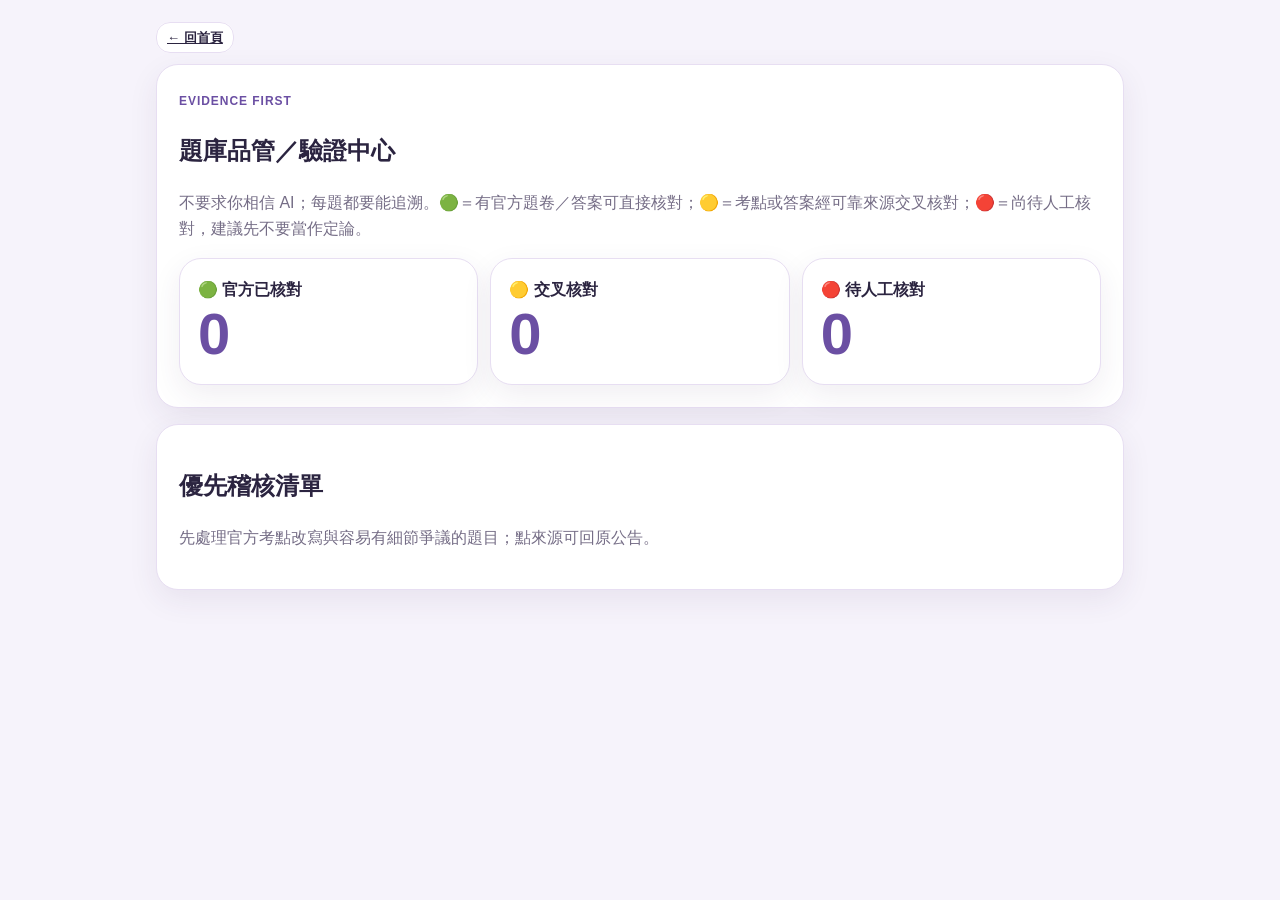
==== quality_center.html @ 8bf953bf "新增題庫品管中心頁面" ====
<!doctype html><html lang="zh-Hant"><head><meta charset="utf-8"><meta name="viewport" content="width=device-width,initial-scale=1"><title>題庫品管中心｜中等音樂教甄上岸</title><link rel="stylesheet" href="style.css"><style>.qc{max-width:1000px;margin:auto;padding:24px 16px 50px}.qc-grid{display:grid;grid-template-columns:repeat(3,1fr);gap:12px}.qc-stat{padding:18px}.qc-list{display:grid;gap:10px}.qc-row{padding:14px;border:1px solid var(--line);border-radius:12px}.qc-badge{display:inline-block;padding:4px 9px;border-radius:999px;font-size:12px;font-weight:800}.green{background:#dcfce7;color:#166534}.yellow{background:#fef3c7;color:#92400e}.red{background:#fee2e2;color:#991b1b}.qc-row a{word-break:break-all}@media(max-width:700px){.qc-grid{grid-template-columns:1fr}}</style></head><body><main class="qc"><a class="ghost small" href="index.html">← 回首頁</a><section class="card section-card" style="margin-top:14px"><span class="eyebrow">Evidence first</span><h1>題庫品管／驗證中心</h1><p class="muted">不要求你相信 AI；每題都要能追溯。🟢＝有官方題卷／答案可直接核對；🟡＝考點或答案經可靠來源交叉核對；🔴＝尚待人工核對，建議先不要當作定論。</p><div class="qc-grid"><div class="card qc-stat"><b>🟢 官方已核對</b><div id="qGreen" class="score-big">0</div></div><div class="card qc-stat"><b>🟡 交叉核對</b><div id="qYellow" class="score-big">0</div></div><div class="card qc-stat"><b>🔴 待人工核對</b><div id="qRed" class="score-big">0</div></div></div></section><section class="card section-card"><h2>優先稽核清單</h2><p class="muted">先處理官方考點改寫與容易有細節爭議的題目；點來源可回原公告。</p><div id="qcList" class="qc-list"></div></section></main><script src="questions.js"></script><script src="questions_recent.js"></script><script src="questions_official_111_115.js"></script><script src="quality_center.js"></script></body></html>
---- style.css ----
:root{
  --bg:#f6f3fb;
  --card:#ffffff;
  --text:#2b2440;
  --muted:#756d86;
  --primary:#6b4fa3;
  --primary-2:#8f72c1;
  --border:#e7def2;
  --good:#1d7a5b;
  --bad:#b54242;
  --shadow:0 10px 30px rgba(59,42,94,.08);
}
*{box-sizing:border-box}
html{scroll-behavior:smooth}
body{margin:0;font-family:-apple-system,BlinkMacSystemFont,"Segoe UI","Noto Sans TC",sans-serif;background:var(--bg);color:var(--text);line-height:1.6}
body.dark{--bg:#17131f;--card:#221c2e;--text:#f5f0ff;--muted:#b8adc8;--primary:#a98adf;--primary-2:#c0a7ea;--border:#3a304b;--shadow:none}
button,textarea{font:inherit}
button{cursor:pointer}
.topbar{position:sticky;top:0;z-index:10;display:flex;align-items:center;justify-content:space-between;padding:14px 20px;background:color-mix(in srgb,var(--bg) 92%,transparent);backdrop-filter:blur(10px);border-bottom:1px solid var(--border)}
.brand{display:flex;align-items:center;gap:12px}.brand-mark{width:42px;height:42px;border-radius:14px;display:grid;place-items:center;background:var(--card);box-shadow:var(--shadow);font-size:22px}.brand h1{font-size:18px;margin:0}.brand p{margin:0;color:var(--muted);font-size:13px}
.container{max-width:1050px;margin:0 auto;padding:22px 16px 70px}.view{display:none}.view.active{display:block}.card{background:var(--card);border:1px solid var(--border);border-radius:22px;box-shadow:var(--shadow)}
.hero{display:grid;grid-template-columns:1fr auto;gap:20px;align-items:center;padding:26px}.hero h2{font-size:clamp(24px,5vw,38px);line-height:1.25;margin:6px 0 10px}.eyebrow{font-size:12px;font-weight:800;letter-spacing:.08em;color:var(--primary);text-transform:uppercase}.muted{color:var(--muted)}.hero-note{margin-bottom:0;color:var(--muted)}.hero-kpi{width:130px;height:130px;border-radius:30px;background:linear-gradient(145deg,var(--primary),var(--primary-2));color:white;display:flex;flex-direction:column;align-items:center;justify-content:center}.hero-kpi span{font-size:44px;font-weight:900;line-height:1}.hero-kpi small{margin-top:8px}
.stats-grid{display:grid;grid-template-columns:repeat(6,1fr);gap:12px;margin:16px 0}.stat{padding:16px;min-height:125px}.stat .icon{font-size:24px}.stat .label{color:var(--muted);font-size:13px;margin-top:8px}.stat .value{font-size:25px;font-weight:850}.stat .value small{font-size:13px;color:var(--muted)}.stat .text-value{font-size:17px;line-height:1.3;margin-top:7px}
.section-card{padding:22px;margin-top:16px}.section-title{display:flex;align-items:center;justify-content:space-between;gap:16px}.section-title h3{margin:3px 0 0;font-size:21px}.mode-grid{display:grid;grid-template-columns:repeat(3,1fr);gap:12px;margin-top:16px}.mode-card{border:1px solid var(--border);background:var(--card);color:var(--text);border-radius:18px;padding:18px;text-align:left;min-height:120px;transition:.15s ease}.mode-card:hover{transform:translateY(-2px);border-color:var(--primary)}.mode-card.featured{background:linear-gradient(145deg,color-mix(in srgb,var(--primary) 12%,var(--card)),var(--card));border-color:color-mix(in srgb,var(--primary) 45%,var(--border))}.mode-icon{font-size:27px;display:block;margin-bottom:10px}.mode-card b{display:block;font-size:17px}.mode-card small{display:block;color:var(--muted);margin-top:4px;line-height:1.35}
.primary,.ghost{border-radius:14px;padding:11px 16px;border:1px solid transparent;font-weight:800}.primary{background:var(--primary);color:white}.primary:hover{filter:brightness(1.05)}.ghost{background:var(--card);color:var(--text);border-color:var(--border)}.ghost:hover{border-color:var(--primary)}.small{padding:7px 10px;font-size:13px}.danger{color:var(--bad)}.wide{width:100%}
.notice{padding:18px 20px;margin-top:16px}.notice p{margin:5px 0 0;color:var(--muted)}
.quiz-head{display:flex;align-items:center;gap:14px;margin-bottom:14px}.progress-wrap{flex:1}.progress-meta{display:flex;justify-content:space-between;font-size:13px;color:var(--muted);margin-bottom:6px}.progress{height:9px;border-radius:999px;background:var(--border);overflow:hidden}.progress>div{height:100%;width:0;background:var(--primary);transition:width .2s}
.question-card{padding:24px}.question-meta{display:flex;flex-wrap:wrap;gap:8px;margin-bottom:14px}.pill{font-size:12px;font-weight:800;border-radius:999px;padding:5px 10px;background:color-mix(in srgb,var(--primary) 14%,var(--card));color:var(--primary)}.pill.subtle{background:var(--bg);color:var(--muted)}.question-card h2{font-size:clamp(21px,4vw,30px);line-height:1.45;margin:10px 0 20px}.options{display:grid;gap:10px}.option-btn{width:100%;text-align:left;border:1px solid var(--border);background:var(--card);color:var(--text);border-radius:16px;padding:15px 16px}.option-btn:hover:not(:disabled){border-color:var(--primary)}.option-btn.correct{border-color:var(--good);background:color-mix(in srgb,var(--good) 10%,var(--card))}.option-btn.wrong{border-color:var(--bad);background:color-mix(in srgb,var(--bad) 9%,var(--card))}.option-btn:disabled{cursor:default}.feedback{margin:18px 0;padding:16px;border-radius:16px;background:var(--bg);border:1px solid var(--border)}.feedback-title{font-weight:900;margin-bottom:6px}.source-box{font-size:12px;color:var(--muted);margin-top:10px;border-top:1px dashed var(--border);padding-top:8px}.hidden{display:none!important}
.result-card{max-width:620px;margin:40px auto;padding:34px;text-align:center}.result-emoji{font-size:48px}.score-big{font-size:58px;font-weight:900;color:var(--primary);line-height:1.1}.score-big small{font-size:22px}.result-actions{display:flex;justify-content:center;gap:10px;margin-top:20px}
.essay-tools{margin:12px 0}.essay-tools label{font-weight:800;display:block;margin-bottom:8px}.essay-tools textarea{width:100%;resize:vertical;border:1px solid var(--border);border-radius:16px;background:var(--bg);color:var(--text);padding:14px;outline:none}.essay-tools textarea:focus{border-color:var(--primary)}
.weakness-list{display:grid;gap:10px;margin-top:14px}.weak-row{display:grid;grid-template-columns:minmax(120px,1fr) 2fr auto;align-items:center;gap:10px}.weak-bar{height:9px;border-radius:999px;background:var(--border);overflow:hidden}.weak-bar>span{display:block;height:100%;background:var(--primary)}.weak-label{font-size:13px}.weak-score{font-size:12px;color:var(--muted)}
footer{display:flex;justify-content:center;flex-wrap:wrap;gap:6px;padding:24px 16px;color:var(--muted);font-size:12px}
@media(max-width:900px){.stats-grid{grid-template-columns:repeat(3,1fr)}}
@media(max-width:680px){.topbar{padding:12px 14px}.brand p{display:none}.container{padding:14px 12px 60px}.hero{grid-template-columns:1fr;padding:20px}.hero-kpi{width:100%;height:auto;min-height:92px;border-radius:20px}.hero-kpi span{font-size:36px}.stats-grid{grid-template-columns:repeat(2,1fr)}.mode-grid{grid-template-columns:1fr}.section-card{padding:18px}.question-card{padding:18px}.weak-row{grid-template-columns:1fr auto}.weak-bar{grid-column:1/-1}}
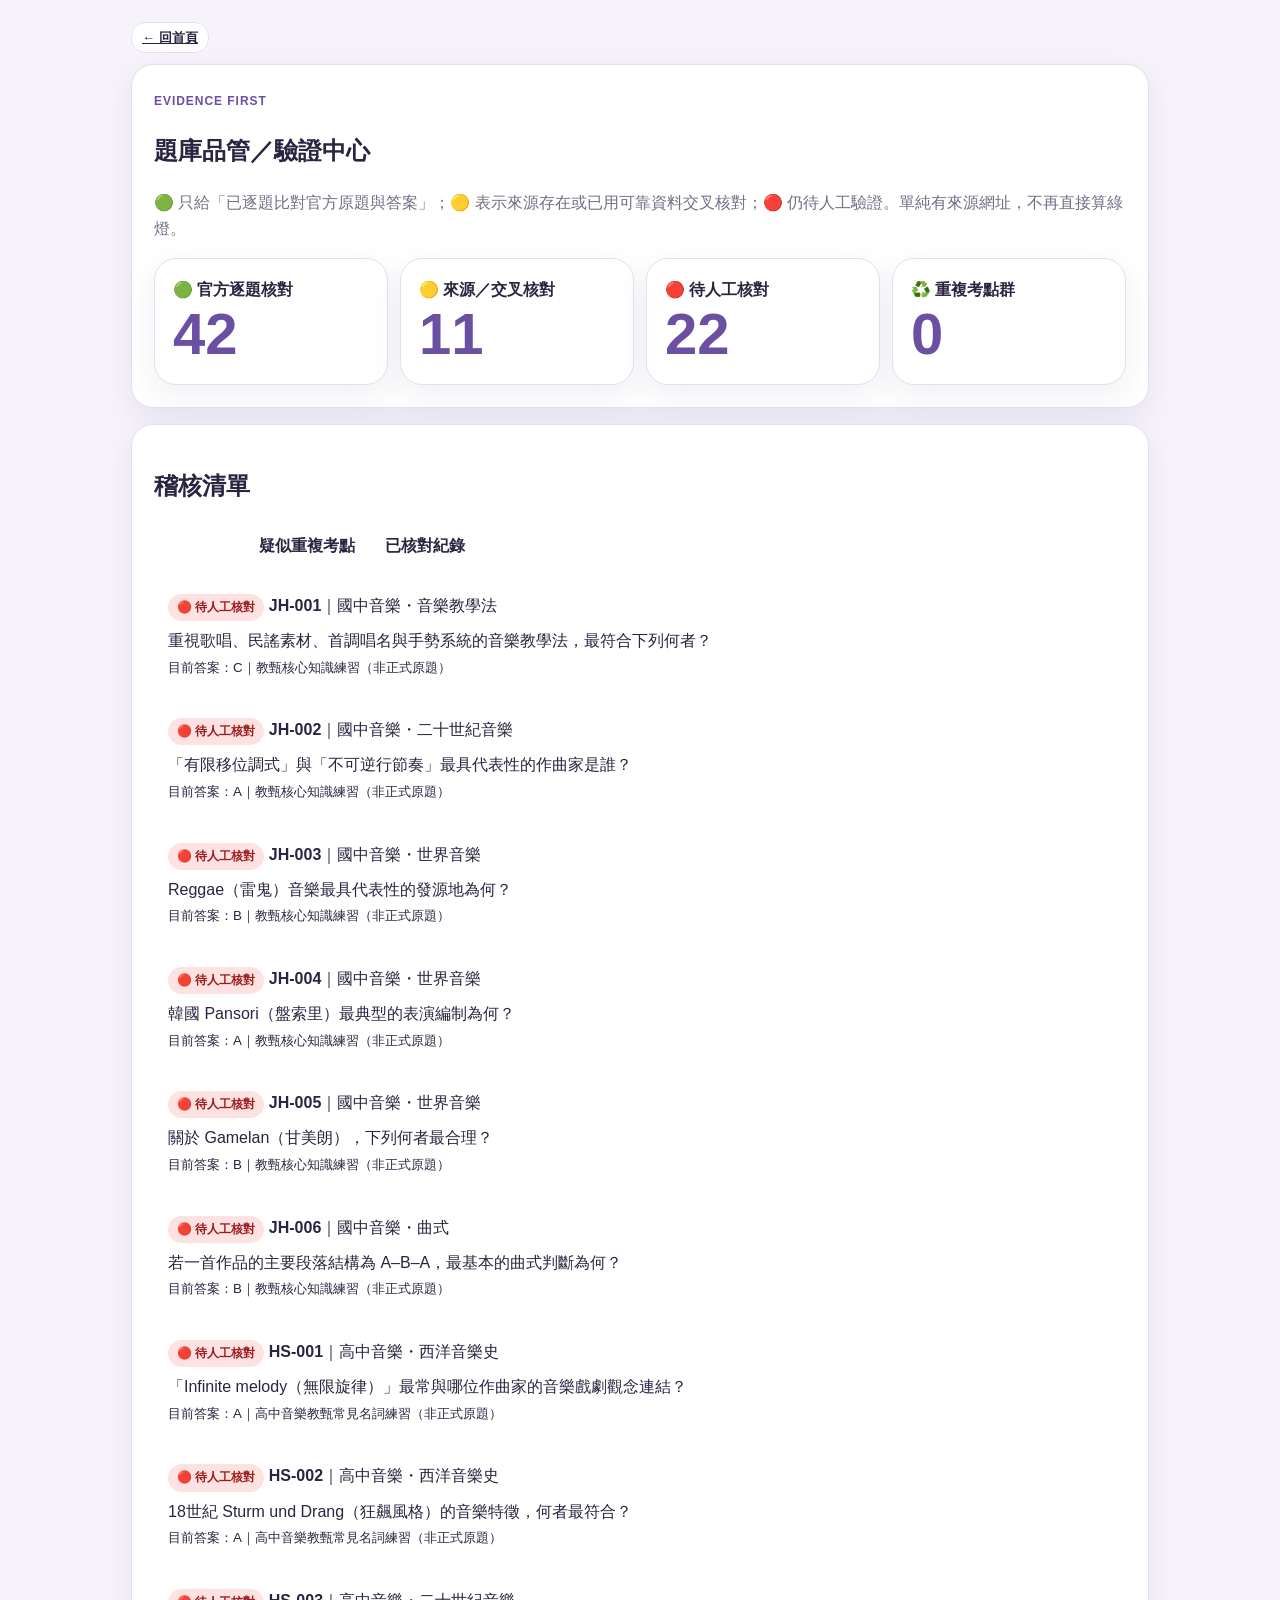
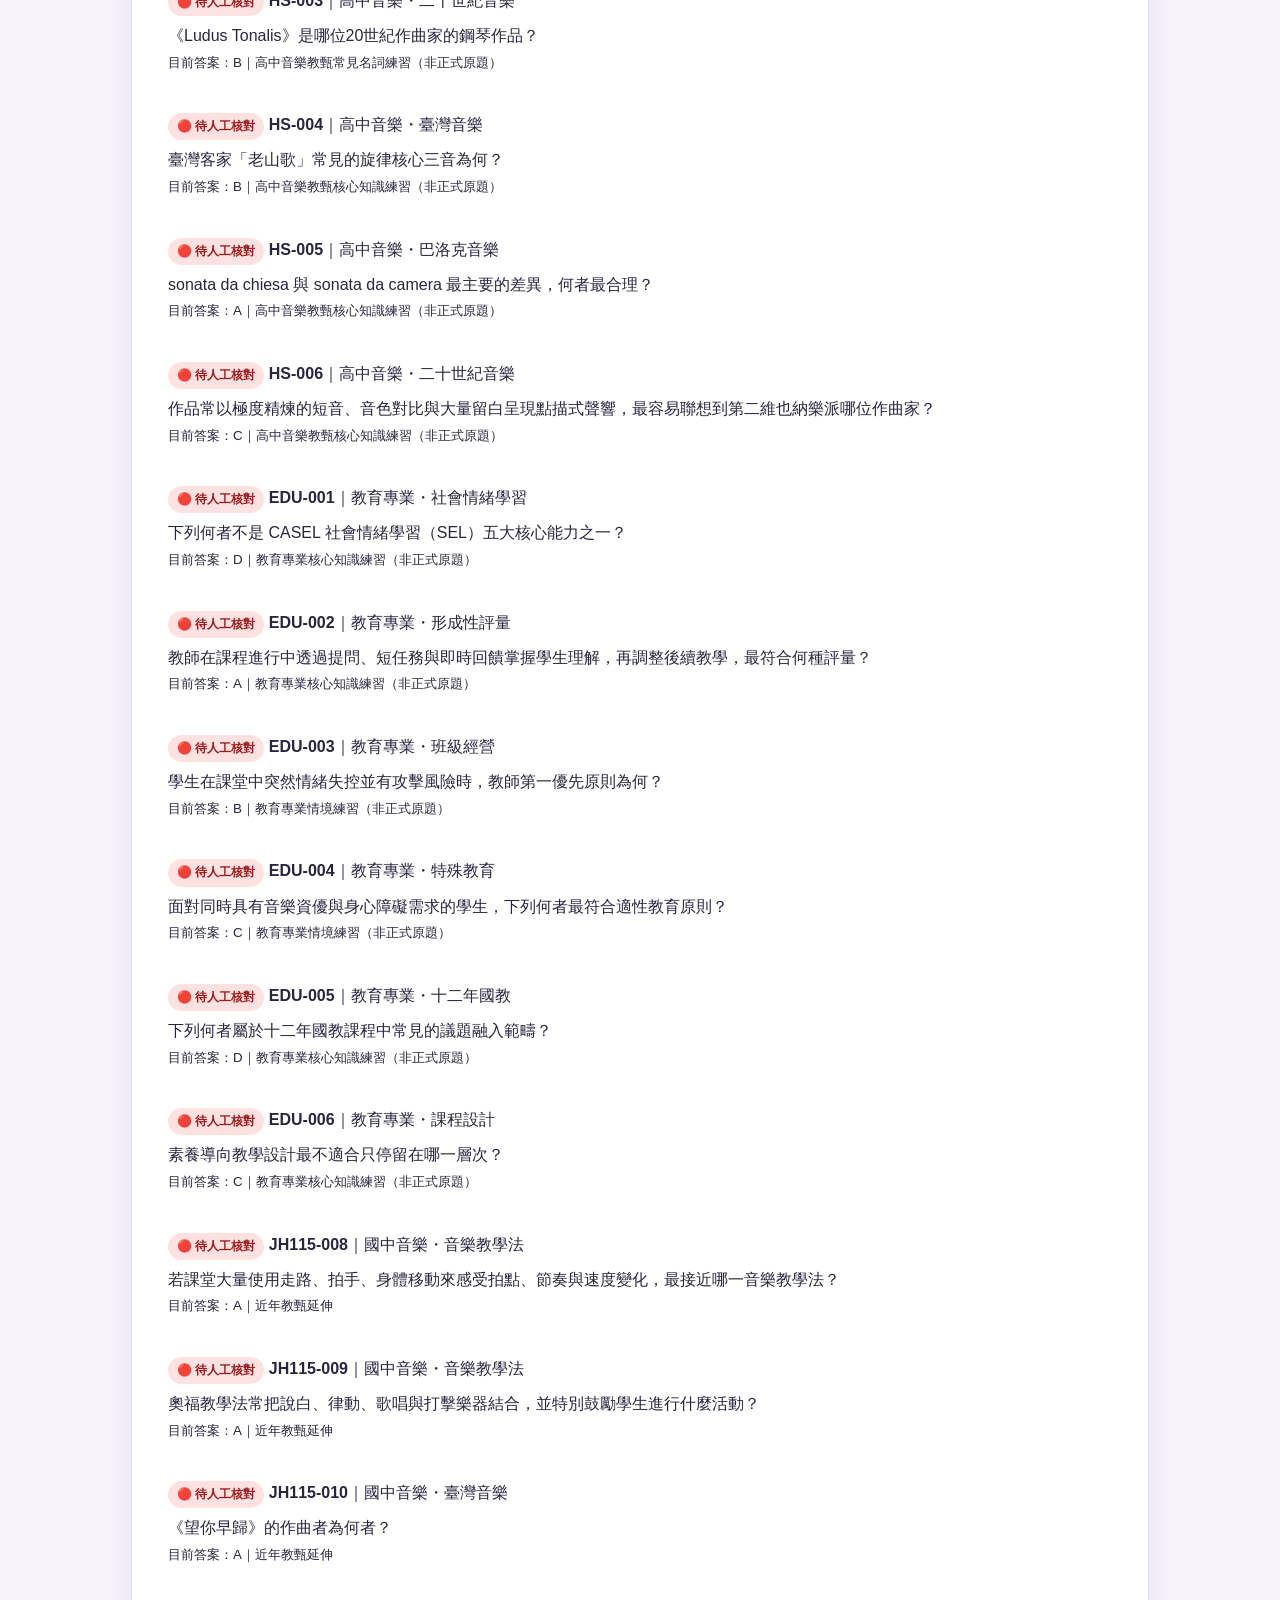
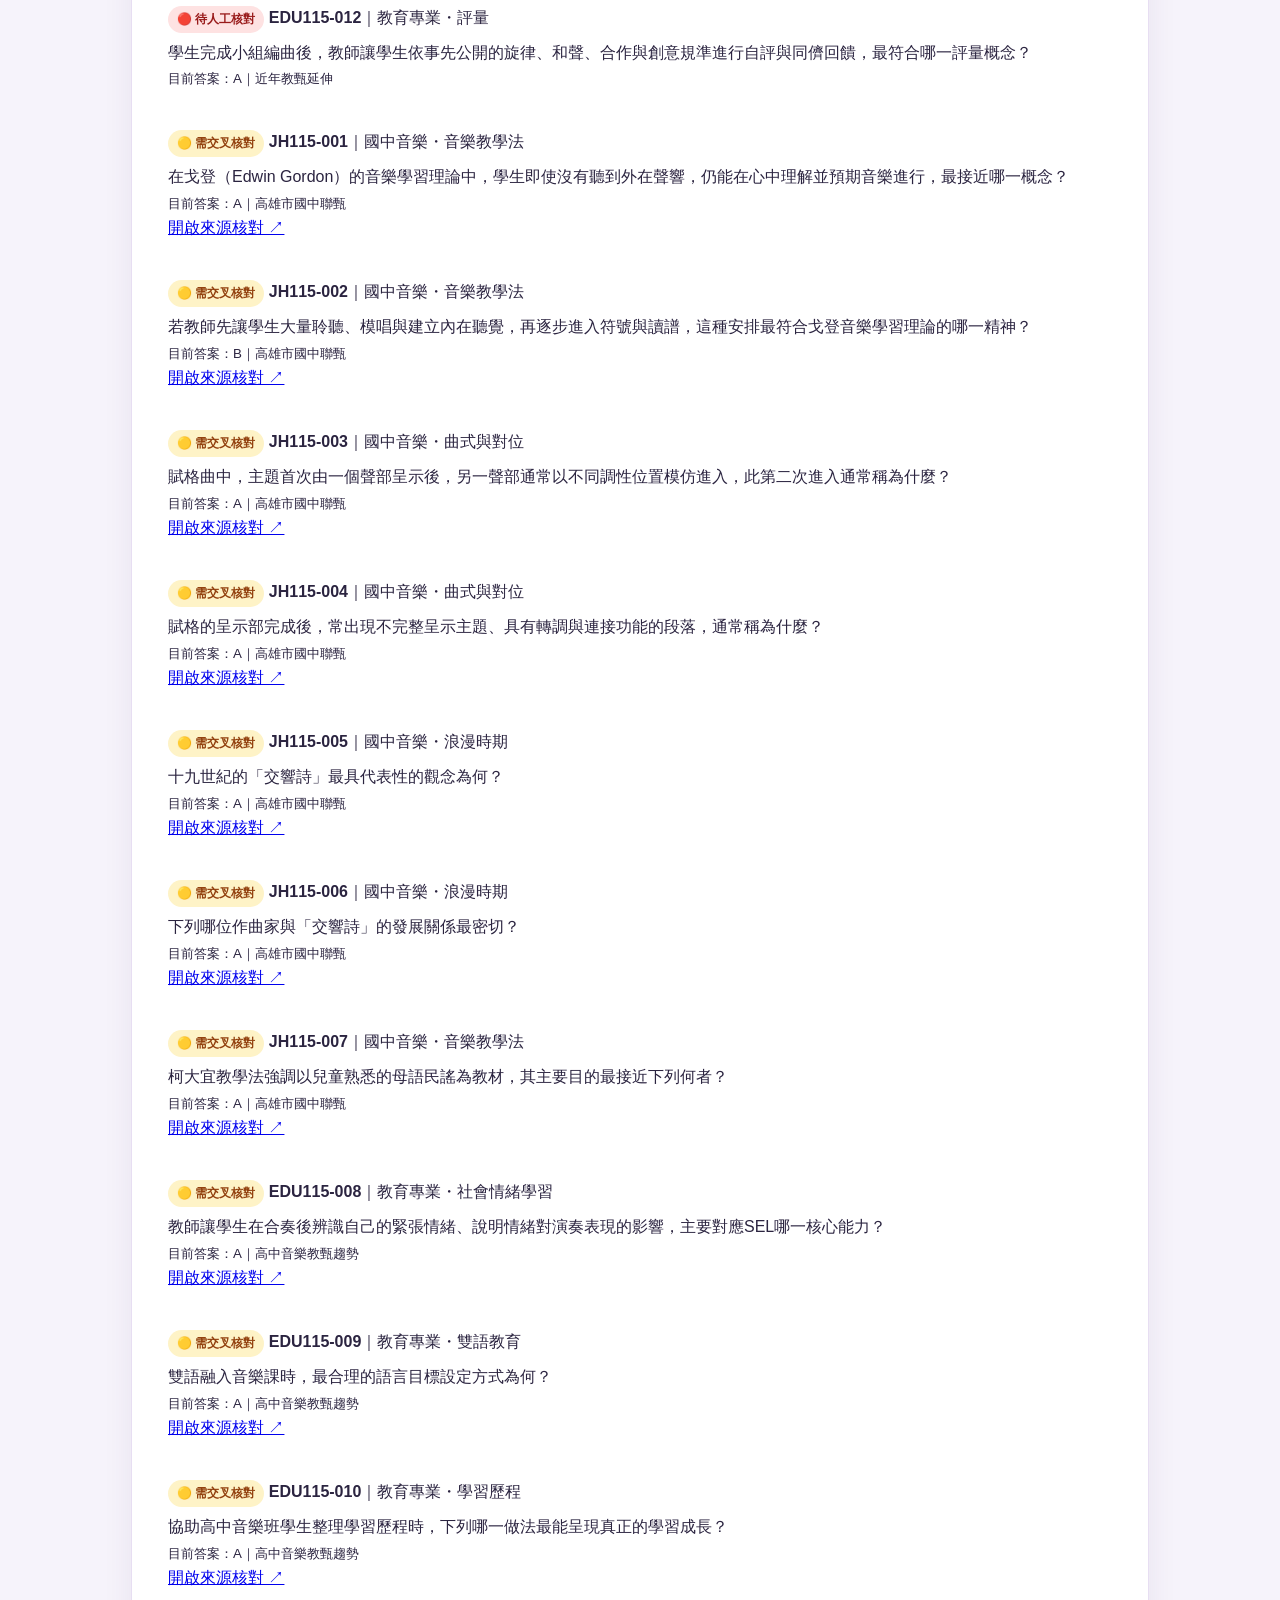
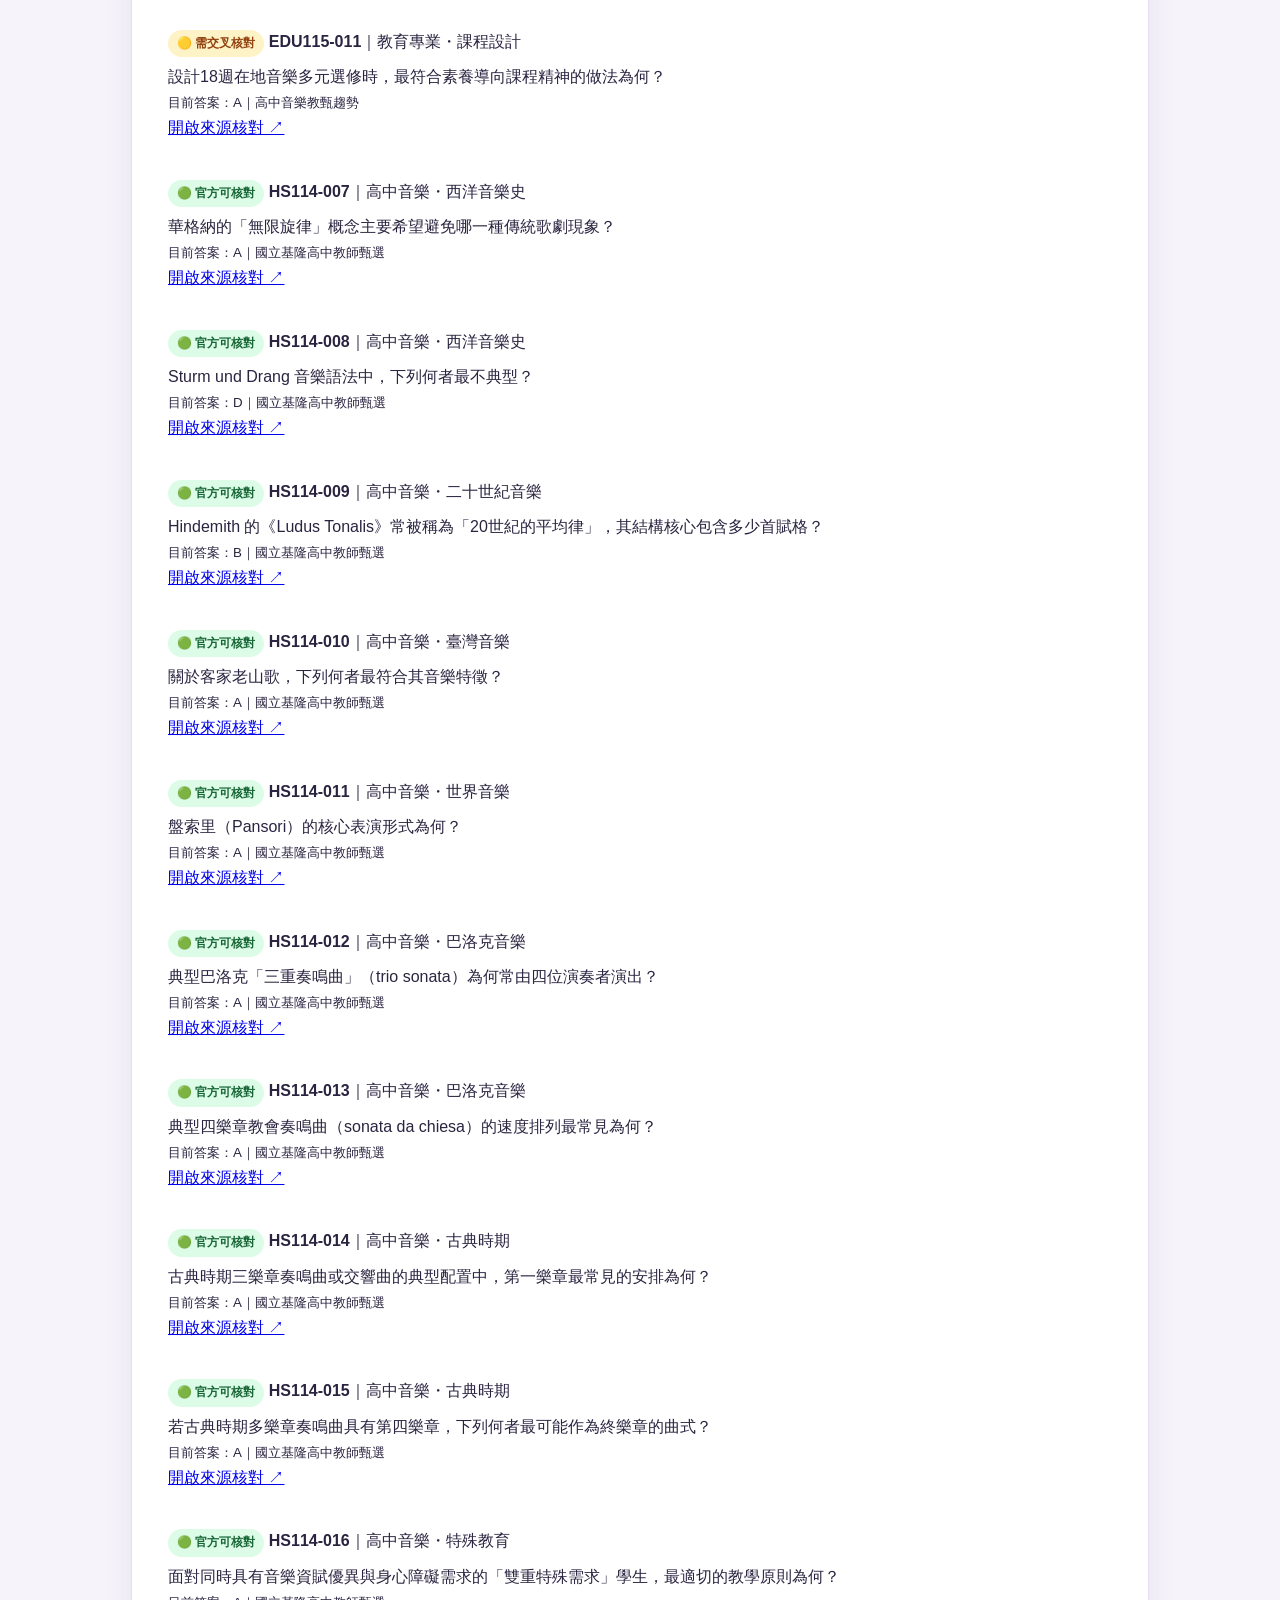
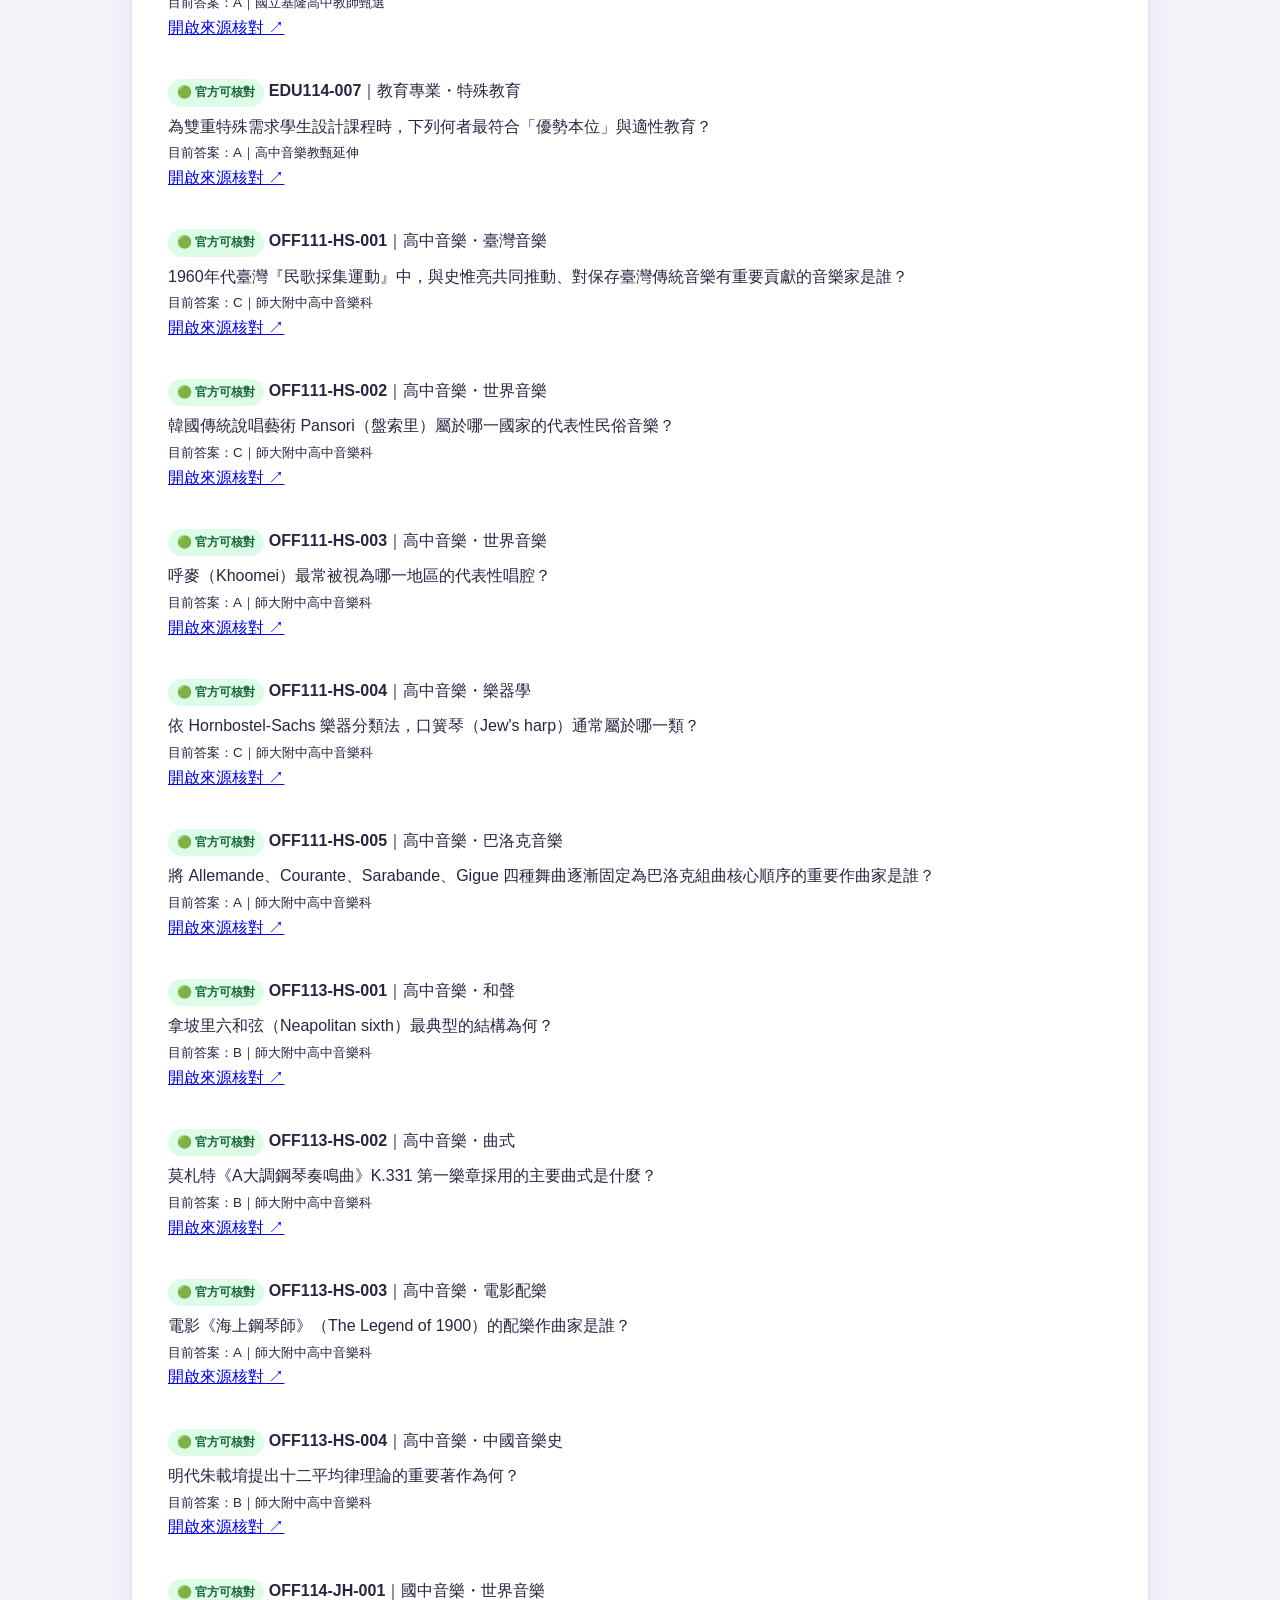
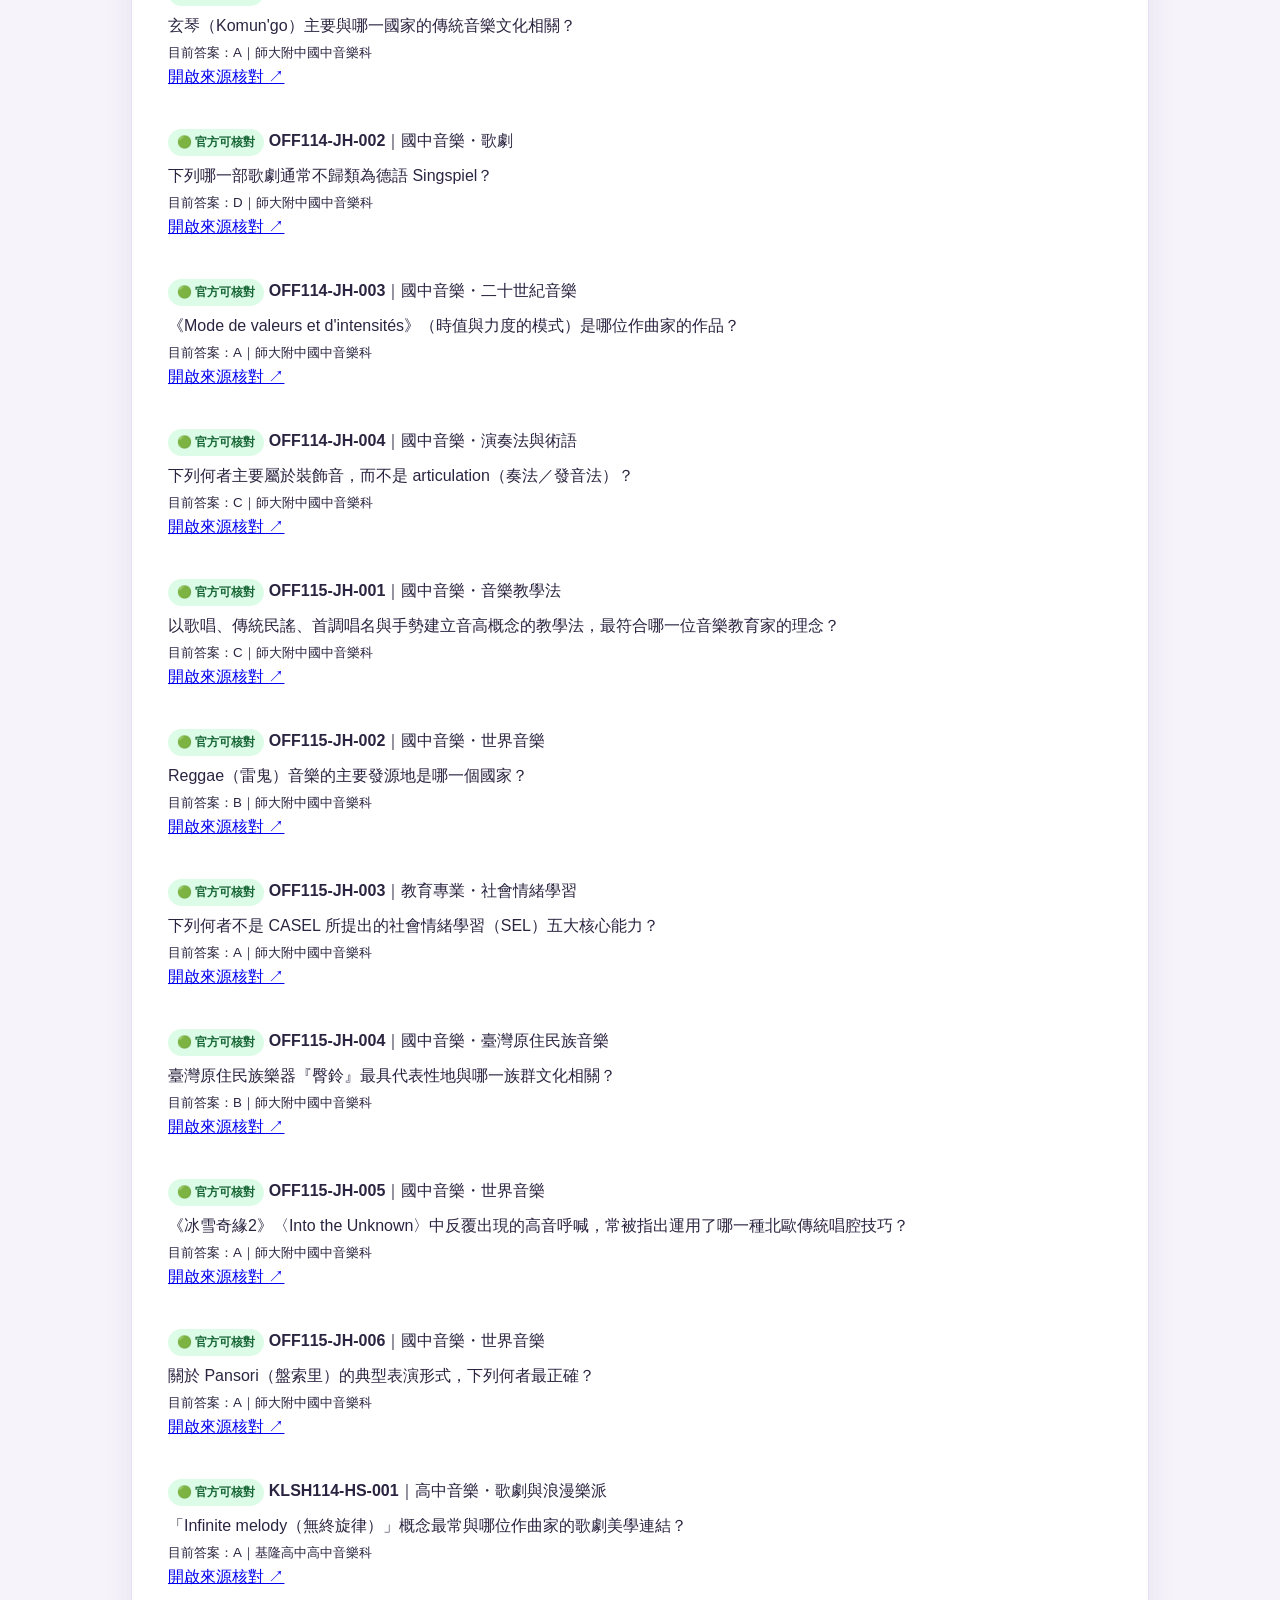
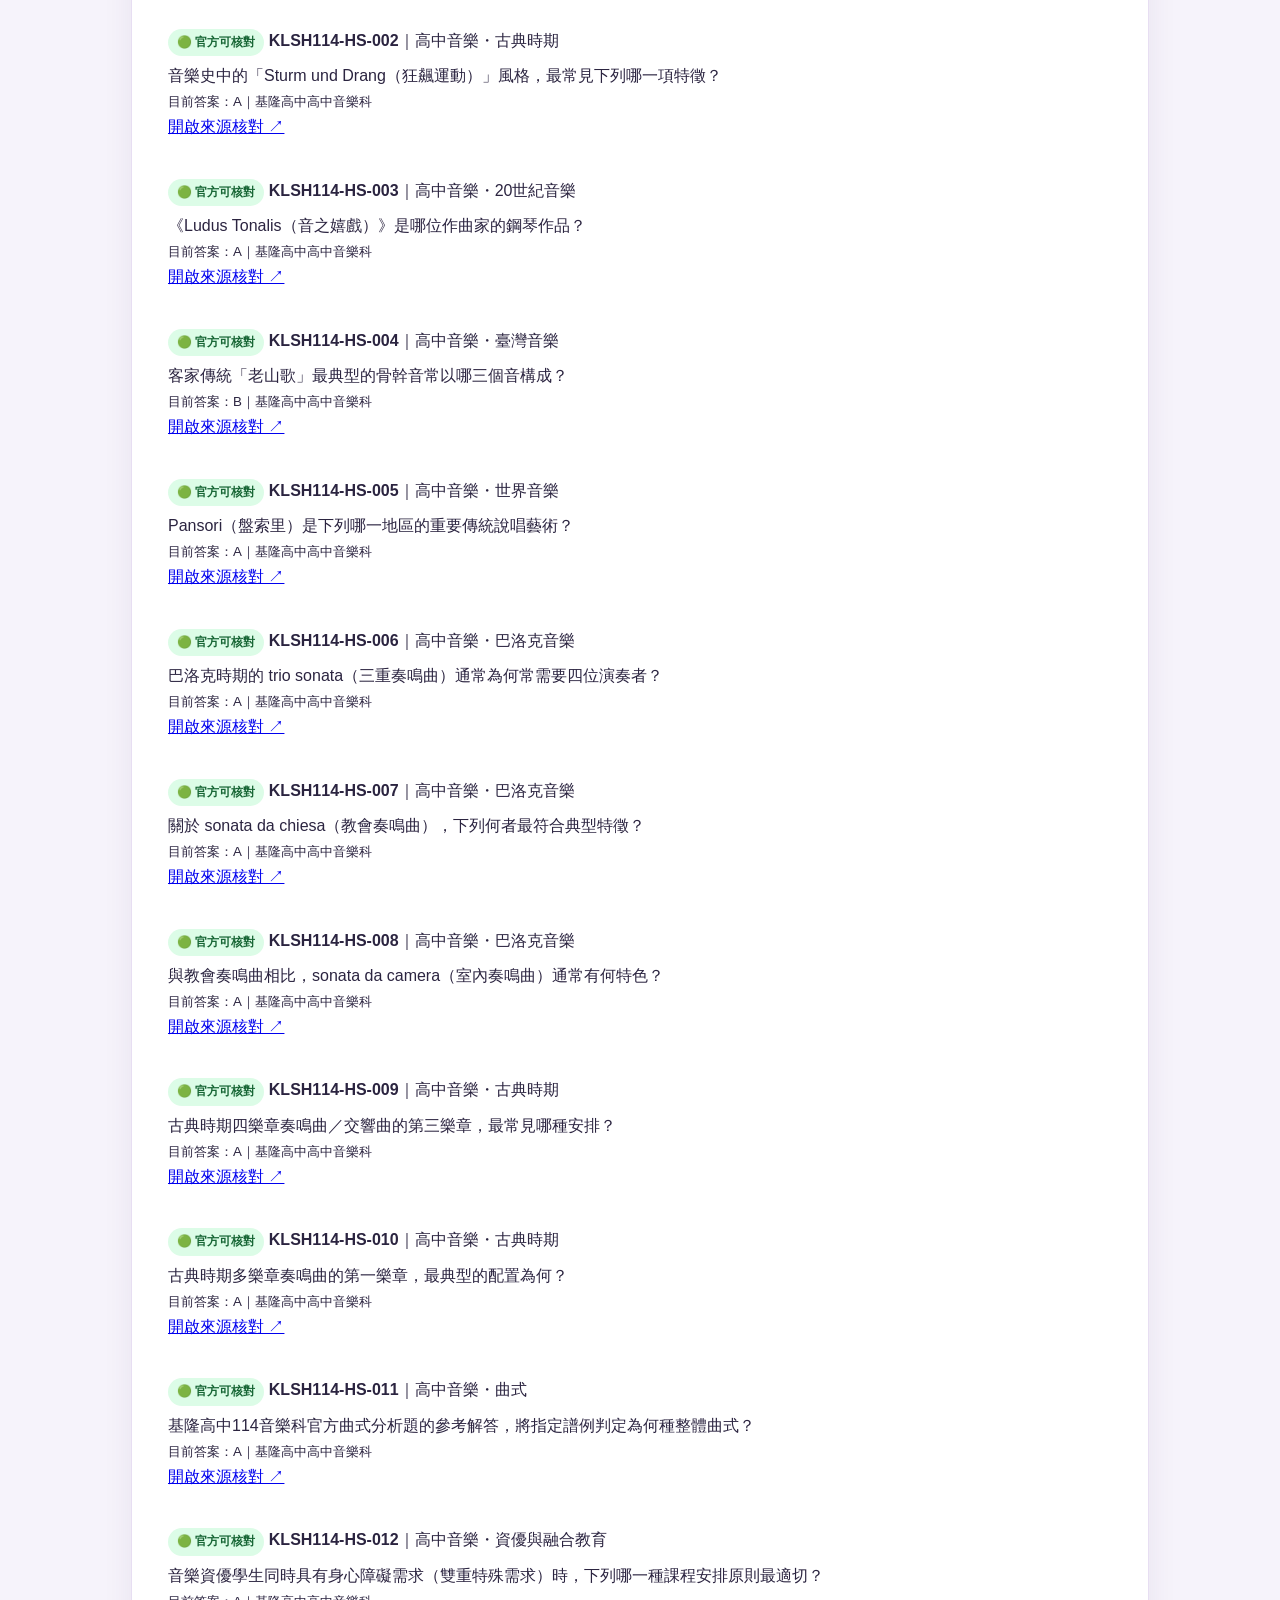
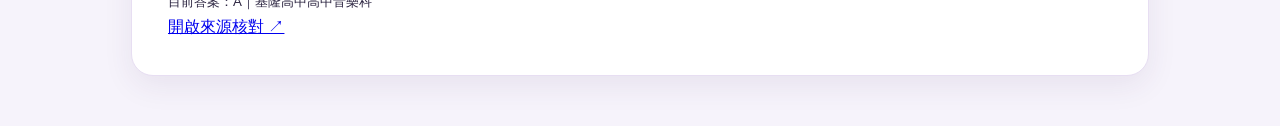
==== commit 8d95eac3: "升級題庫品管與重複考點檢查" ====
--- a/quality_center.html
+++ b/quality_center.html
@@ -1 +1 @@
-<!doctype html><html lang="zh-Hant"><head><meta charset="utf-8"><meta name="viewport" content="width=device-width,initial-scale=1"><title>題庫品管中心｜中等音樂教甄上岸</title><link rel="stylesheet" href="style.css"><style>.qc{max-width:1000px;margin:auto;padding:24px 16px 50px}.qc-grid{display:grid;grid-template-columns:repeat(3,1fr);gap:12px}.qc-stat{padding:18px}.qc-list{display:grid;gap:10px}.qc-row{padding:14px;border:1px solid var(--line);border-radius:12px}.qc-badge{display:inline-block;padding:4px 9px;border-radius:999px;font-size:12px;font-weight:800}.green{background:#dcfce7;color:#166534}.yellow{background:#fef3c7;color:#92400e}.red{background:#fee2e2;color:#991b1b}.qc-row a{word-break:break-all}@media(max-width:700px){.qc-grid{grid-template-columns:1fr}}</style></head><body><main class="qc"><a class="ghost small" href="index.html">← 回首頁</a><section class="card section-card" style="margin-top:14px"><span class="eyebrow">Evidence first</span><h1>題庫品管／驗證中心</h1><p class="muted">不要求你相信 AI；每題都要能追溯。🟢＝有官方題卷／答案可直接核對；🟡＝考點或答案經可靠來源交叉核對；🔴＝尚待人工核對，建議先不要當作定論。</p><div class="qc-grid"><div class="card qc-stat"><b>🟢 官方已核對</b><div id="qGreen" class="score-big">0</div></div><div class="card qc-stat"><b>🟡 交叉核對</b><div id="qYellow" class="score-big">0</div></div><div class="card qc-stat"><b>🔴 待人工核對</b><div id="qRed" class="score-big">0</div></div></div></section><section class="card section-card"><h2>優先稽核清單</h2><p class="muted">先處理官方考點改寫與容易有細節爭議的題目；點來源可回原公告。</p><div id="qcList" class="qc-list"></div></section></main><script src="questions.js"></script><script src="questions_recent.js"></script><script src="questions_official_111_115.js"></script><script src="quality_center.js"></script></body></html>+<!doctype html><html lang="zh-Hant"><head><meta charset="utf-8"><meta name="viewport" content="width=device-width,initial-scale=1"><title>題庫品管中心｜中等音樂教甄上岸</title><link rel="stylesheet" href="style.css"><style>.qc{max-width:1050px;margin:auto;padding:24px 16px 50px}.qc-grid{display:grid;grid-template-columns:repeat(4,1fr);gap:12px}.qc-stat{padding:18px}.qc-list{display:grid;gap:10px}.qc-row{padding:14px;border:1px solid var(--line);border-radius:12px}.qc-badge{display:inline-block;padding:4px 9px;border-radius:999px;font-size:12px;font-weight:800}.green{background:#dcfce7;color:#166534}.yellow{background:#fef3c7;color:#92400e}.red{background:#fee2e2;color:#991b1b}.blue{background:#dbeafe;color:#1e40af}.qc-row a{word-break:break-all}.qc-note{margin-top:8px;padding:9px 11px;border-radius:9px;background:var(--soft);font-size:13px;line-height:1.55}.qc-tabs{display:flex;gap:8px;flex-wrap:wrap;margin:12px 0}.qc-tabs button{border:1px solid var(--line);background:var(--panel);color:inherit;border-radius:999px;padding:8px 11px;font-weight:800;cursor:pointer}.qc-tabs button.active{background:var(--brand);color:#fff;border-color:var(--brand)}@media(max-width:760px){.qc-grid{grid-template-columns:1fr 1fr}}</style></head><body><main class="qc"><a class="ghost small" href="index.html">← 回首頁</a><section class="card section-card" style="margin-top:14px"><span class="eyebrow">Evidence first</span><h1>題庫品管／驗證中心</h1><p class="muted">🟢 只給「已逐題比對官方原題與答案」；🟡 表示來源存在或已用可靠資料交叉核對；🔴 仍待人工驗證。單純有來源網址，不再直接算綠燈。</p><div class="qc-grid"><div class="card qc-stat"><b>🟢 官方逐題核對</b><div id="qGreen" class="score-big">0</div></div><div class="card qc-stat"><b>🟡 來源／交叉核對</b><div id="qYellow" class="score-big">0</div></div><div class="card qc-stat"><b>🔴 待人工核對</b><div id="qRed" class="score-big">0</div></div><div class="card qc-stat"><b>♻️ 重複考點群</b><div id="qDup" class="score-big">0</div></div></div></section><section class="card section-card"><h2>稽核清單</h2><div class="qc-tabs"><button class="active" data-qc-tab="priority">優先稽核</button><button data-qc-tab="duplicate">疑似重複考點</button><button data-qc-tab="verified">已核對紀錄</button></div><div id="qcList" class="qc-list"></div></section></main><script src="questions.js"></script><script src="questions_recent.js"></script><script src="questions_official_111_115.js"></script><script src="source_index.js"></script><script src="verification_registry.js"></script><script src="quality_center.js?v=20260818b"></script></body></html>
